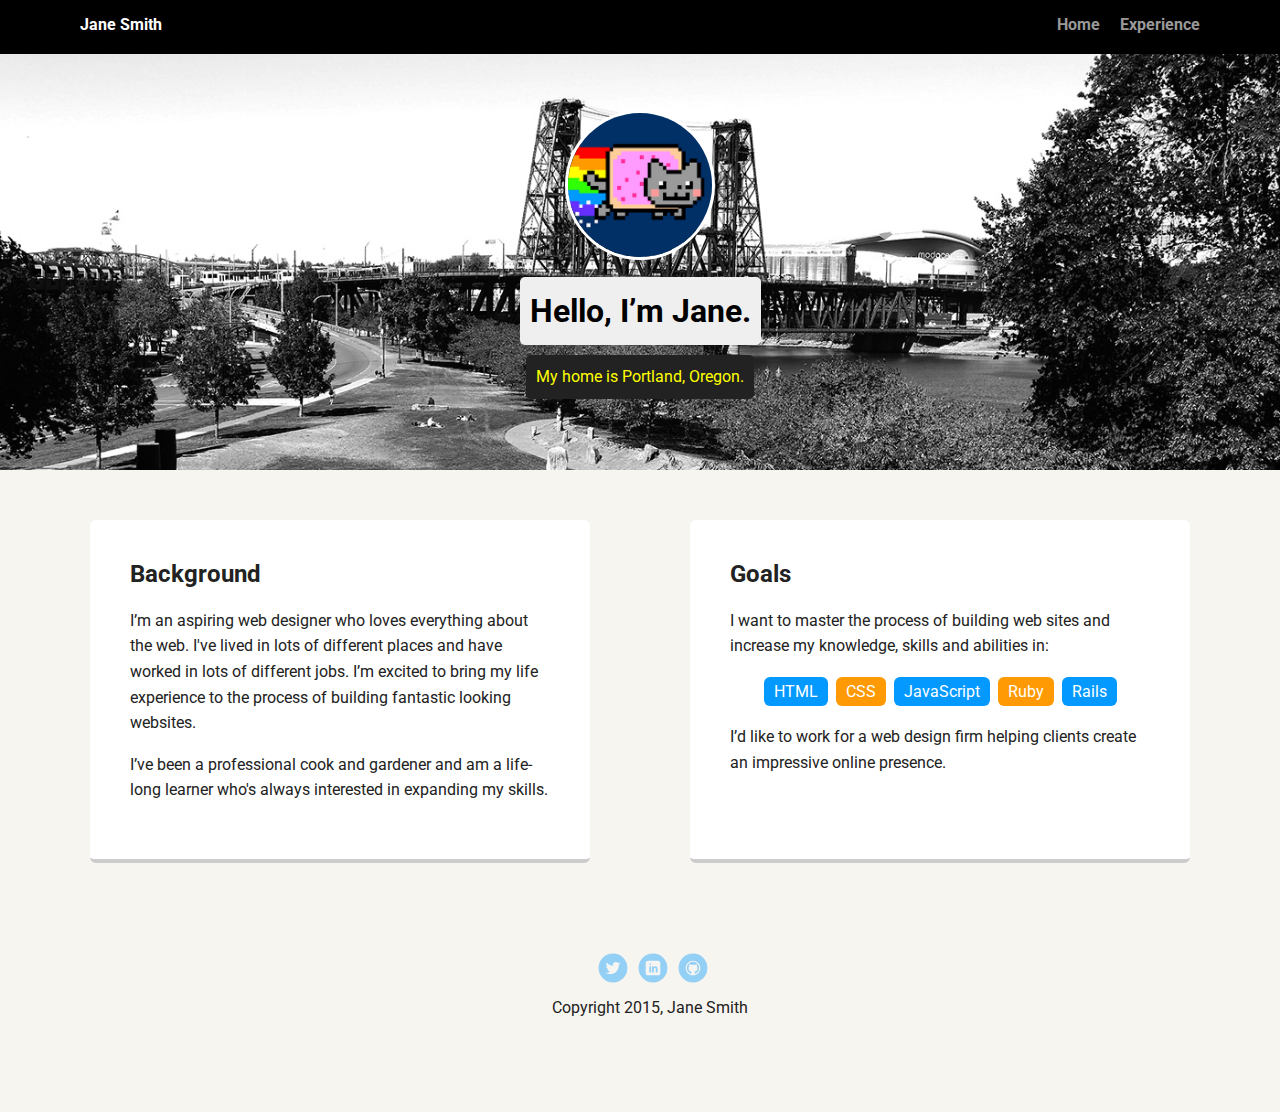
==== portfolio_update_v1 2/index.html @ 5570a93e "Added and deleted some of the files" ====
<!doctype html>
<html lang="en">
<head>
  <meta charset="utf-8">
  <title>Jane Smith's Profile</title>
  <meta name="viewport" content="width=device-width, initial-scale=1.0">
  <link rel="stylesheet" href="styles.css">
  <link href="https://fonts.googleapis.com/css?family=Muli%7CRoboto:400,300,500,700,900" rel="stylesheet"></head>
  <body>

    <div class="main-nav">
        <ul class="nav">
          <li class="name">Jane Smith</li>
          <li><a href="#">Home</a></li>
          <li><a href="#">Experience</a></li>
        </ul>
    </div>

    <header>
      <img src="images/me.png" alt="Drawing of Jane Smith" class="profile-image">
      <h1 class="tag name">Hello, I’m Jane.</h1>
      <p class="tag location">My home is Portland, Oregon.</p>
    </header>

    <main class="flex">
      <div class="card">
        <h2>Background</h2>
        <p>I’m an aspiring web designer who loves everything about the web. I've lived in lots of different places and have worked in lots of different jobs. I’m excited to bring my life experience to the process of building fantastic looking websites.</p>
        <p>I’ve been a professional cook and gardener and am a life-long learner who's always interested in expanding my skills.</p>
      </div> 

      <div class="card">
        <h2>Goals</h2>
        <p>I want to master the process of building web sites and increase my knowledge, skills and abilities in:</p>
        <ul class="skills">
          <li>HTML</li>
          <li>CSS</li>
          <li>JavaScript</li>
          <li>Ruby</li>
          <li>Rails</li>
        </ul>
        <p>I’d like to work for a web design firm helping clients create an impressive online presence.</p>
      </div> 

    </main>
    <footer>
      <ul>
        <li><a href="#" class="social twitter">Twitter</a></li>
        <li><a href="#" class="social linkedin">LinkedIn</a></li>
        <li><a href="#" class="social github">Github</a></li>
      </ul>
      <p class="copyright">Copyright 2015, Jane Smith</p>
    </footer>
  </body>
  </html>
---- portfolio_update_v1 2/styles.css ----
/* Global Layout Set-up */
* { 
  box-sizing: border-box;
}
  
body {
  margin: 0;
  padding: 0;
  text-align: center;
  font-family: 'Roboto', sans-serif;
  color: #222;
  background: #f7f5f0;
}
/* Link Styles */

a {
  text-decoration: none;
  color: #999;
}
a:hover {
  color: #6633ff;
}

/* Section Styles */

.main-nav {
  width: 100%;
  background: black;
  min-height: 30px;
  padding: 10px;
  position: fixed;
  text-align: center;
}
.nav {
  display: flex;
  justify-content: space-around;
  font-weight: 700;
  list-style-type: none;
  margin: 0 auto;
  padding: 0;
}

.nav .name {
    display: block;
    margin-right: auto;
    color: white;
}
.nav li {
  padding: 5px 10px 10px 10px;
}
.nav a {
  transition: all .5s;
}
.nav a:hover {
  color: white
}

header {
  text-align: center;
  background: url('images/portland.jpg') no-repeat top center ;
  background-size: cover;
  overflow: hidden;
  padding-top: 60px;
}
header {
  line-height: 1.5;
}
header .profile-image {
  margin-top: 50px;
  width: 150px;
  height: 150px;
  border-radius: 50%;
  border: 3px solid white;
  transition: all .5s;
}
header .profile-image:hover {
  transform: scale(1.2) rotate(5deg);
}
.tag {
  background-color: #efefef;
  color: black;
  padding: 10px;
  border-radius: 5px;
  display: table;
  margin: 10px auto;
} 
.location {
  background-color: #222;
  color: yellow;
}
.card {
  margin: 30px;
  padding: 20px 40px 40px;
  max-width: 500px;
  text-align: left;
  background: #fff;
  border-bottom: 4px solid #ccc;
  border-radius: 6px;
  transition: all .5s;
}
.card:hover {
  border-color: #ff99ff;
}

ul.skills {
  padding: 0;
  text-align: center;
}

.skills li {
  border-radius: 6px;
  display: inline-block;
  background: #ff9904;
  color: white;
  padding: 5px 10px;
  margin: 2px;
}

.skills li:nth-child(odd) {
  background: #0399ff;
}

footer {
  width: 100%;
  min-height: 30px;
  padding: 20px 0 40px 20px;
}

footer .copyright {
  top: -8px;
  font-size: .75em;
}

footer ul {
  list-style-type: none;
  margin: 0;
  padding: 0;
}

footer ul li {
  display: inline-block;
}

a.social {
  display: inline-block;
  text-indent: -9999px;
  margin-left: 5px;
  width: 30px;
  height: 30px;
  background-size: 30px 30px;
  opacity: .4;
  transition: all .5s;
}
a.twitter {
  background-image: url(images/twitter.svg);
}
a.linkedin {
  background-image: url(images/linkedin.svg);
}
a.github {
  background-image: url(images/github.svg);
}
a.social:hover {
  opacity: 1;
}
.clearfix {
  clear: both;
}

/* Styles for larger screens */
@media screen and (min-width: 720px) {
  
  .flex {
      display: -ms-flexbox;      /* TWEENER - IE 10 */
      display: flex; 
      max-width: 1200px;
      -ms-flex-pack: distribute;
      justify-content: space-around;
      margin: 0 auto;
  }

  header {
    min-height: 470px;
  }

  .nav {
    max-width: 1200px;
    padding: 0 30px;
  }


  main {
    padding-top: 20px;
  }

  main p {
    line-height: 1.6em;
  }

  footer {
    font-size: 1.3em;
    max-width: 1200px;
    margin: 40px auto;
  }

}
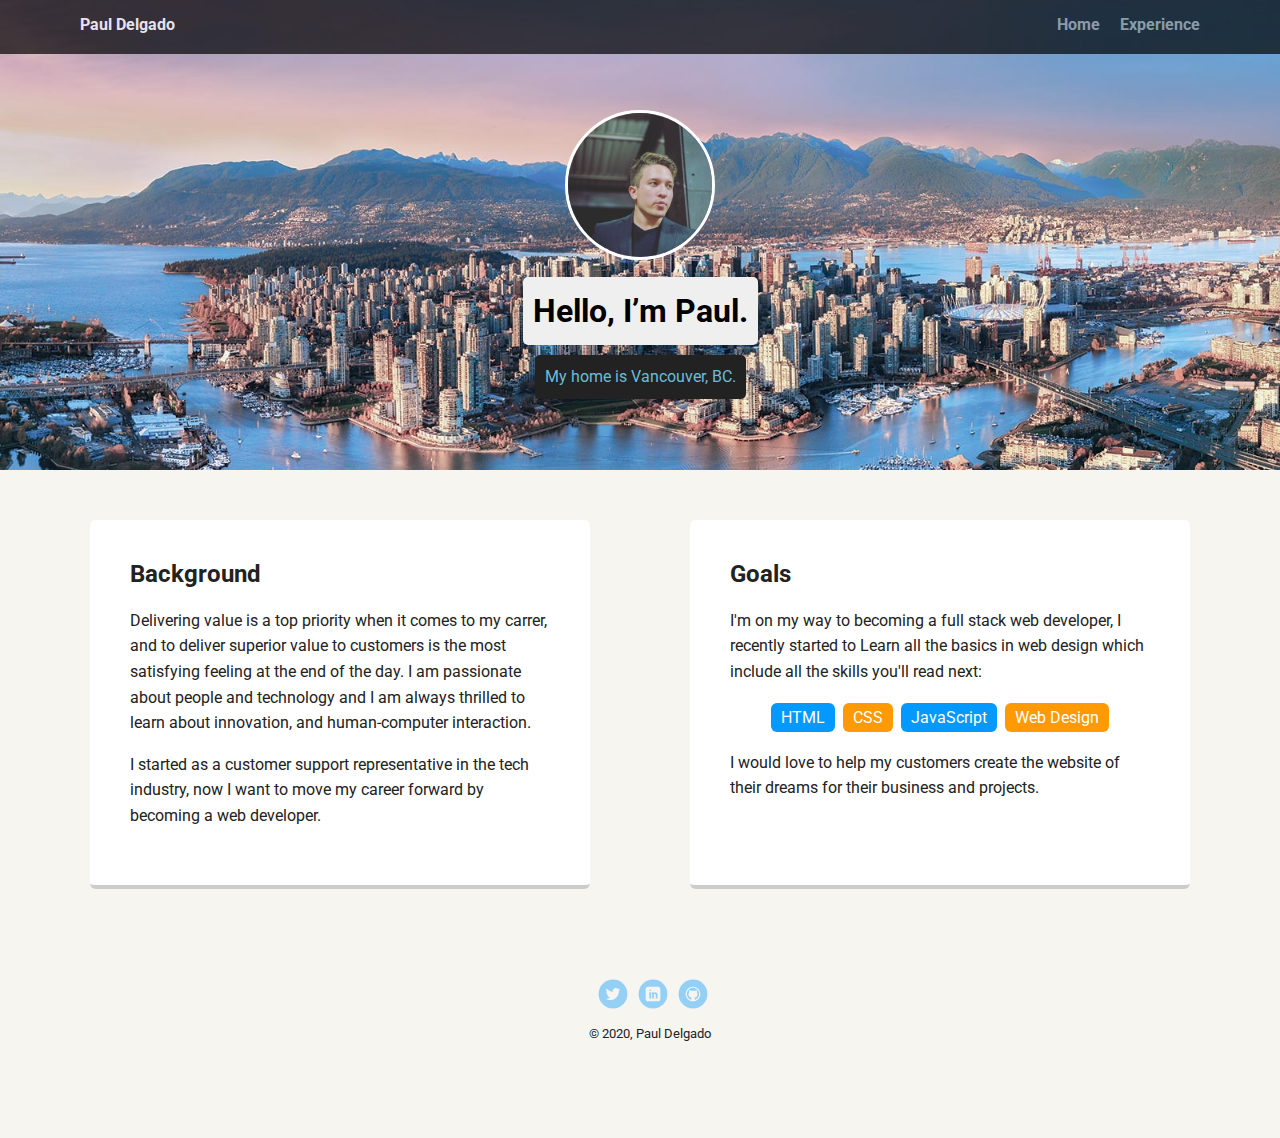
==== commit aeb96fb2: "Added a new page for the website" ====
--- a/portfolio_update_v1 2/index.html
+++ b/portfolio_update_v1 2/index.html
@@ -2,7 +2,7 @@
 <html lang="en">
 <head>
   <meta charset="utf-8">
-  <title>Jane Smith's Profile</title>
+  <title>Paul Delgado's Profile</title>
   <meta name="viewport" content="width=device-width, initial-scale=1.0">
   <link rel="stylesheet" href="styles.css">
   <link href="https://fonts.googleapis.com/css?family=Muli%7CRoboto:400,300,500,700,900" rel="stylesheet"></head>
@@ -10,46 +10,47 @@
 
     <div class="main-nav">
         <ul class="nav">
-          <li class="name">Jane Smith</li>
-          <li><a href="#">Home</a></li>
-          <li><a href="#">Experience</a></li>
+          <li class="name">Paul Delgado</li>
+          <li><a href="index.html">Home</a></li>
+          <li><a href="experience.html">Experience</a></li>
         </ul>
     </div>
 
-    <header>
-      <img src="images/me.png" alt="Drawing of Jane Smith" class="profile-image">
-      <h1 class="tag name">Hello, I’m Jane.</h1>
-      <p class="tag location">My home is Portland, Oregon.</p>
+    <header class="home">
+      <img src="images/paul-profile-image.jpg" alt="Paul Delgado photo" class="profile-image">
+      <h1 class="tag name">Hello, I’m Paul.</h1>
+      <p class="tag location">My home is Vancouver, BC.</p>
     </header>
 
     <main class="flex">
       <div class="card">
         <h2>Background</h2>
-        <p>I’m an aspiring web designer who loves everything about the web. I've lived in lots of different places and have worked in lots of different jobs. I’m excited to bring my life experience to the process of building fantastic looking websites.</p>
-        <p>I’ve been a professional cook and gardener and am a life-long learner who's always interested in expanding my skills.</p>
+        <p>Delivering value is a top priority when it comes to my carrer, and to deliver superior value to customers is the most satisfying feeling at the end of the day. I am passionate about people and technology and I am always thrilled to learn about innovation, and human-computer interaction.</p>
+        <p>I started as a customer support representative in the tech industry, now I want to move my career forward by becoming a web developer.</p>
       </div> 
 
       <div class="card">
         <h2>Goals</h2>
-        <p>I want to master the process of building web sites and increase my knowledge, skills and abilities in:</p>
+        <p>I'm on my way to becoming a full stack web developer, I recently started to Learn all the basics in web design which include all the skills you'll read next:</p>
         <ul class="skills">
           <li>HTML</li>
           <li>CSS</li>
           <li>JavaScript</li>
-          <li>Ruby</li>
-          <li>Rails</li>
+          <li>Web Design</li>
+         
         </ul>
-        <p>I’d like to work for a web design firm helping clients create an impressive online presence.</p>
+        <p>I would love to help my customers create the website of their dreams for their business and projects.</p>
       </div> 
 
     </main>
     <footer>
+      <!--I am planning to use this links in the future. I will change the icons for the social media accounts I use.-->
       <ul>
-        <li><a href="#" class="social twitter">Twitter</a></li>
-        <li><a href="#" class="social linkedin">LinkedIn</a></li>
-        <li><a href="#" class="social github">Github</a></li>
+        <li><a href="https://twitter.com/" target="_blank" class="social twitter">Twitter</a></li>
+        <li><a href="https://ca.linkedin.com/" target="_blank" class="social linkedin">LinkedIn</a></li>
+        <li><a href="https://github.com/PaulDelba" target="_blank" class="social github">Github</a></li>
       </ul>
-      <p class="copyright">Copyright 2015, Jane Smith</p>
+      <p class="copyright"><small>&copy; 2020, Paul Delgado</small></p>
     </footer>
   </body>
   </html>
--- a/portfolio_update_v1 2/styles.css
+++ b/portfolio_update_v1 2/styles.css
@@ -26,6 +26,7 @@
 .main-nav {
   width: 100%;
   background: black;
+  opacity: .7;
   min-height: 30px;
   padding: 10px;
   position: fixed;
@@ -44,24 +45,45 @@
     display: block;
     margin-right: auto;
     color: white;
+    }
+
+    
+.name:hover {
+  opacity: 0.5;
+  transform: scale(.95)
+}  
+
+.location:hover{
+   opacity: 0.5;
+   transform: scale(.95)
+
 }
 .nav li {
   padding: 5px 10px 10px 10px;
 }
 .nav a {
-  transition: all .5s;
+  transition: all .1s;
 }
 .nav a:hover {
-  color: white
-}
-
-header {
-  text-align: center;
-  background: url('images/portland.jpg') no-repeat top center ;
+  color: white;
+}
+
+.home {
+  text-align: center;
+  background: url('images/cover-photo.jpg') no-repeat top center ;
   background-size: cover;
   overflow: hidden;
   padding-top: 60px;
 }
+
+.expheader {
+  text-align: center;
+  background: url('images/pexels-photo.jpg') no-repeat top center ;
+  background-size: cover;
+  overflow: hidden;
+  padding-top: 60px;
+}
+
 header {
   line-height: 1.5;
 }
@@ -74,8 +96,38 @@
   transition: all .5s;
 }
 header .profile-image:hover {
-  transform: scale(1.2) rotate(5deg);
-}
+  transform: scale(1.2) rotate(720deg);
+  border-radius: 25%;
+}
+
+.title-exp {
+  background-color: #efefef;
+  color: black;
+  padding: 10px;
+  border-radius: 5px;
+  display: table;
+  margin: 200px auto;
+  opacity: .9  
+}
+
+.treehouse {
+  max-width: 100%;
+  max-height: 100%;
+  display: block;
+  margin-left: auto;
+  margin-right: auto;
+  width: 50%;
+}
+
+.upwork {
+  max-width: 100%;
+  max-height: 100%;
+  display: block;
+  margin-left: auto;
+  margin-right: auto;
+  width: 50%;
+}
+
 .tag {
   background-color: #efefef;
   color: black;
@@ -86,7 +138,7 @@
 } 
 .location {
   background-color: #222;
-  color: yellow;
+  color:#6abed8;
 }
 .card {
   margin: 30px;
@@ -105,6 +157,21 @@
 ul.skills {
   padding: 0;
   text-align: center;
+}
+
+
+
+.skill-level li {
+  border-radius: 6px;
+  display: inline-block;
+  background: #ff9904;
+  color: white;
+  padding: 5px 10px;
+  margin: 2px;
+}
+
+.skill-level li:nth-child(odd) {
+  background: #0399ff;
 }
 
 .skills li {
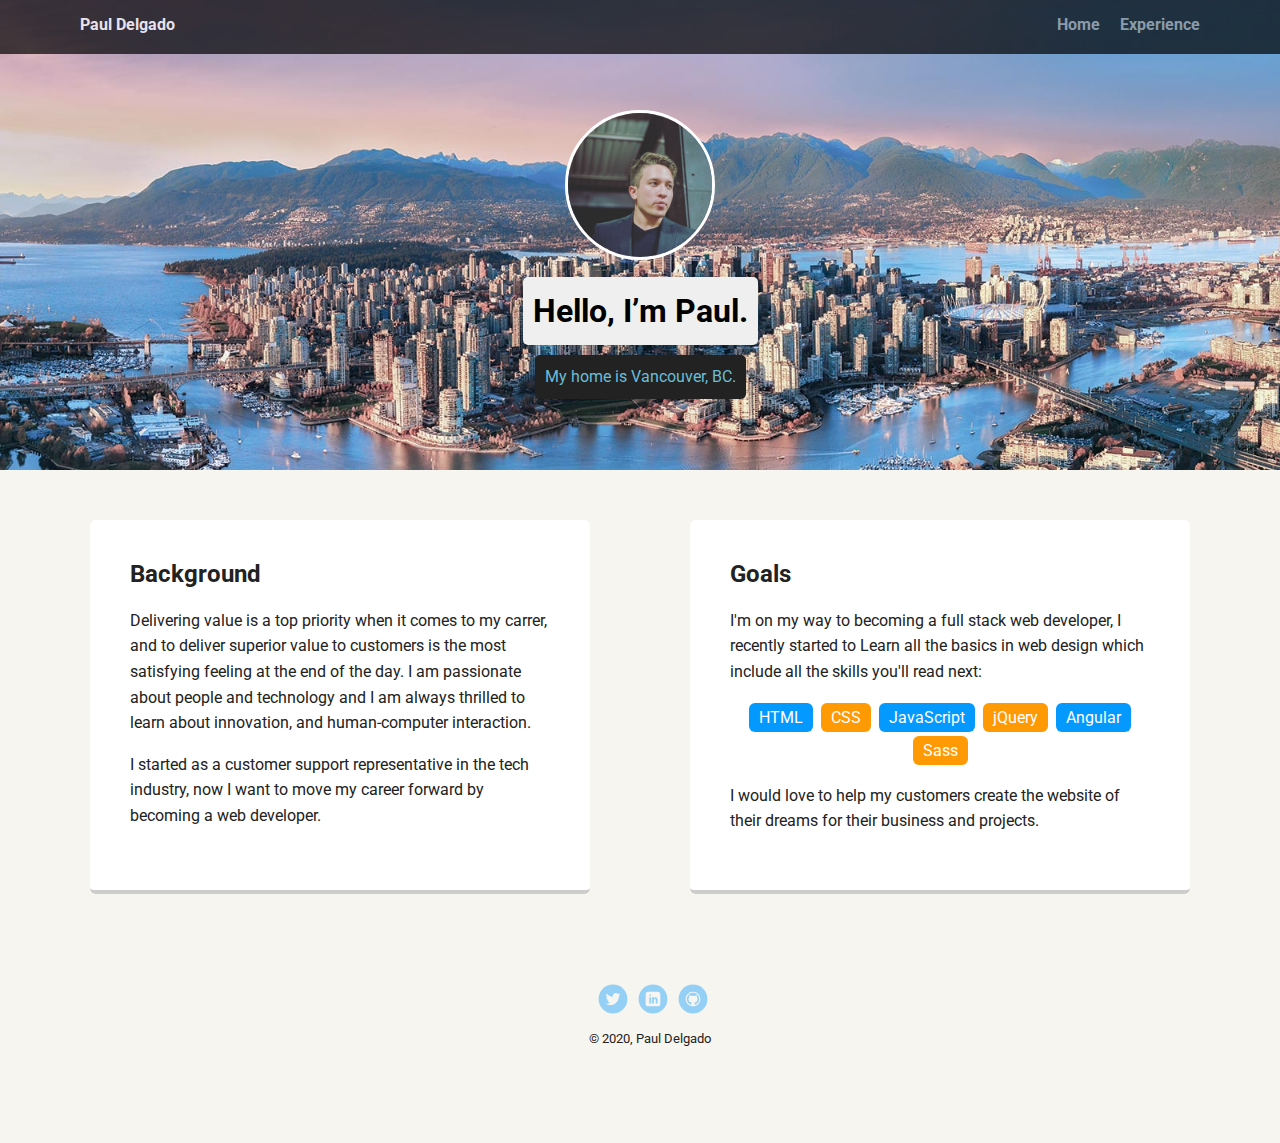
==== commit f40a4505: "Added items from a list I deleted before" ====
--- a/portfolio_update_v1 2/index.html
+++ b/portfolio_update_v1 2/index.html
@@ -36,8 +36,9 @@
           <li>HTML</li>
           <li>CSS</li>
           <li>JavaScript</li>
-          <li>Web Design</li>
-         
+          <li>jQuery</li>
+          <li>Angular</li>
+          <li>Sass</li>
         </ul>
         <p>I would love to help my customers create the website of their dreams for their business and projects.</p>
       </div> 
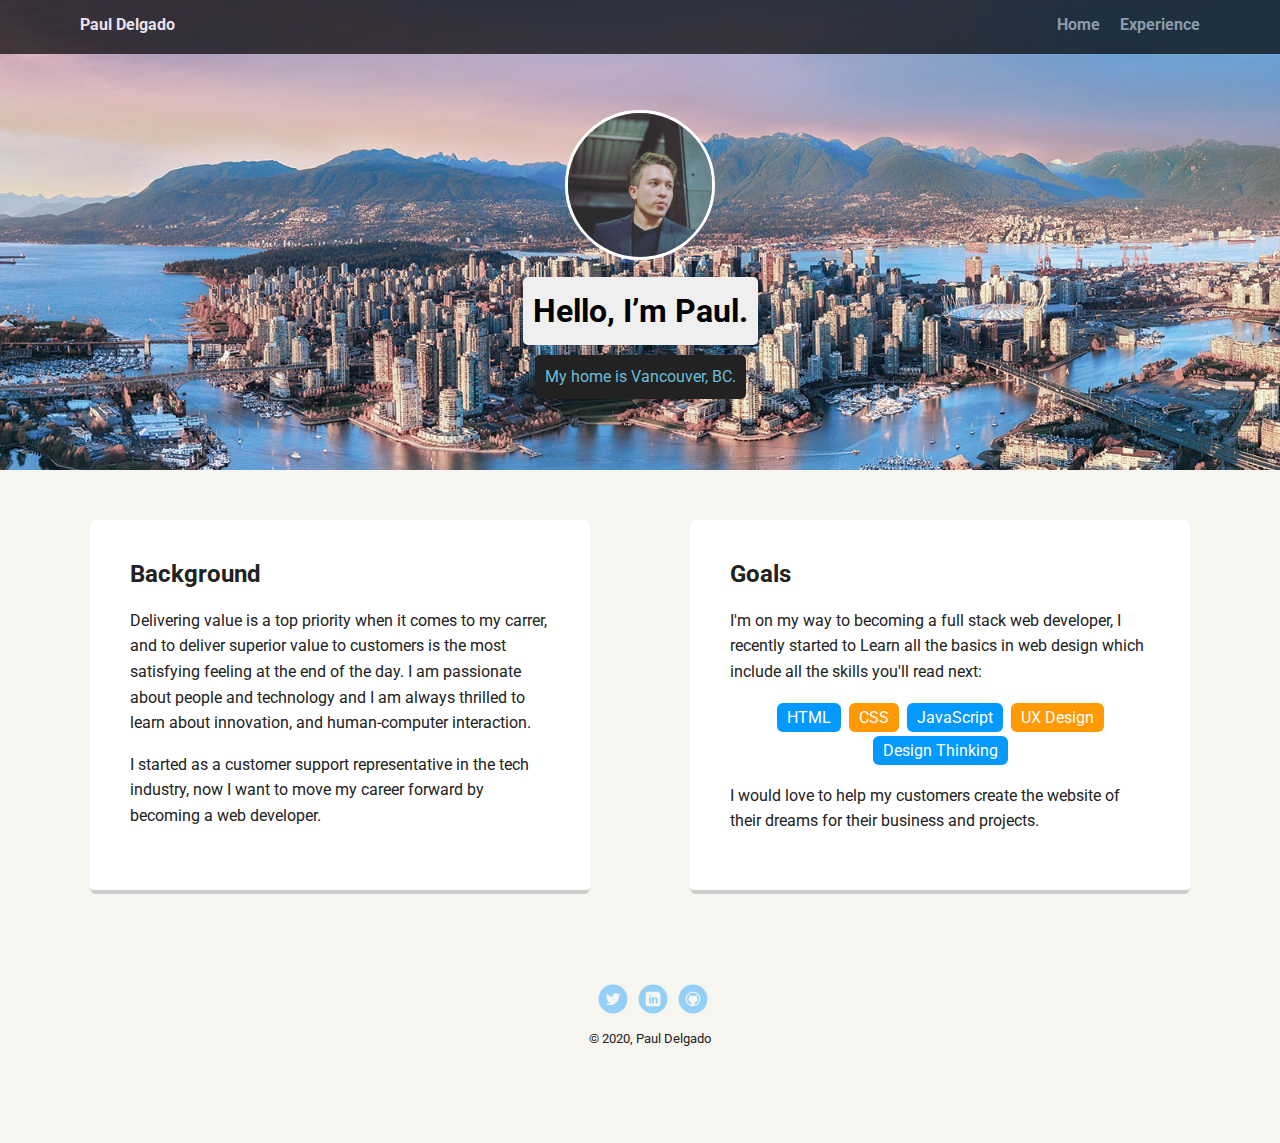
==== commit 191aecea: "Added <nav></nav> and <article></article>" ====
--- a/portfolio_update_v1 2/index.html
+++ b/portfolio_update_v1 2/index.html
@@ -8,13 +8,13 @@
   <link href="https://fonts.googleapis.com/css?family=Muli%7CRoboto:400,300,500,700,900" rel="stylesheet"></head>
   <body>
 
-    <div class="main-nav">
+    <nav class="main-nav">
         <ul class="nav">
           <li class="name">Paul Delgado</li>
           <li><a href="index.html">Home</a></li>
           <li><a href="experience.html">Experience</a></li>
         </ul>
-    </div>
+      </nav>
 
     <header class="home">
       <img src="images/paul-profile-image.jpg" alt="Paul Delgado photo" class="profile-image">
@@ -23,25 +23,24 @@
     </header>
 
     <main class="flex">
-      <div class="card">
+      <article class="card">
         <h2>Background</h2>
         <p>Delivering value is a top priority when it comes to my carrer, and to deliver superior value to customers is the most satisfying feeling at the end of the day. I am passionate about people and technology and I am always thrilled to learn about innovation, and human-computer interaction.</p>
         <p>I started as a customer support representative in the tech industry, now I want to move my career forward by becoming a web developer.</p>
-      </div> 
+      </article> 
 
-      <div class="card">
+      <article class="card">
         <h2>Goals</h2>
         <p>I'm on my way to becoming a full stack web developer, I recently started to Learn all the basics in web design which include all the skills you'll read next:</p>
         <ul class="skills">
           <li>HTML</li>
           <li>CSS</li>
           <li>JavaScript</li>
-          <li>jQuery</li>
-          <li>Angular</li>
-          <li>Sass</li>
+          <li>UX Design</li>
+          <li>Design Thinking</li>
         </ul>
         <p>I would love to help my customers create the website of their dreams for their business and projects.</p>
-      </div> 
+      </article> 
 
     </main>
     <footer>
